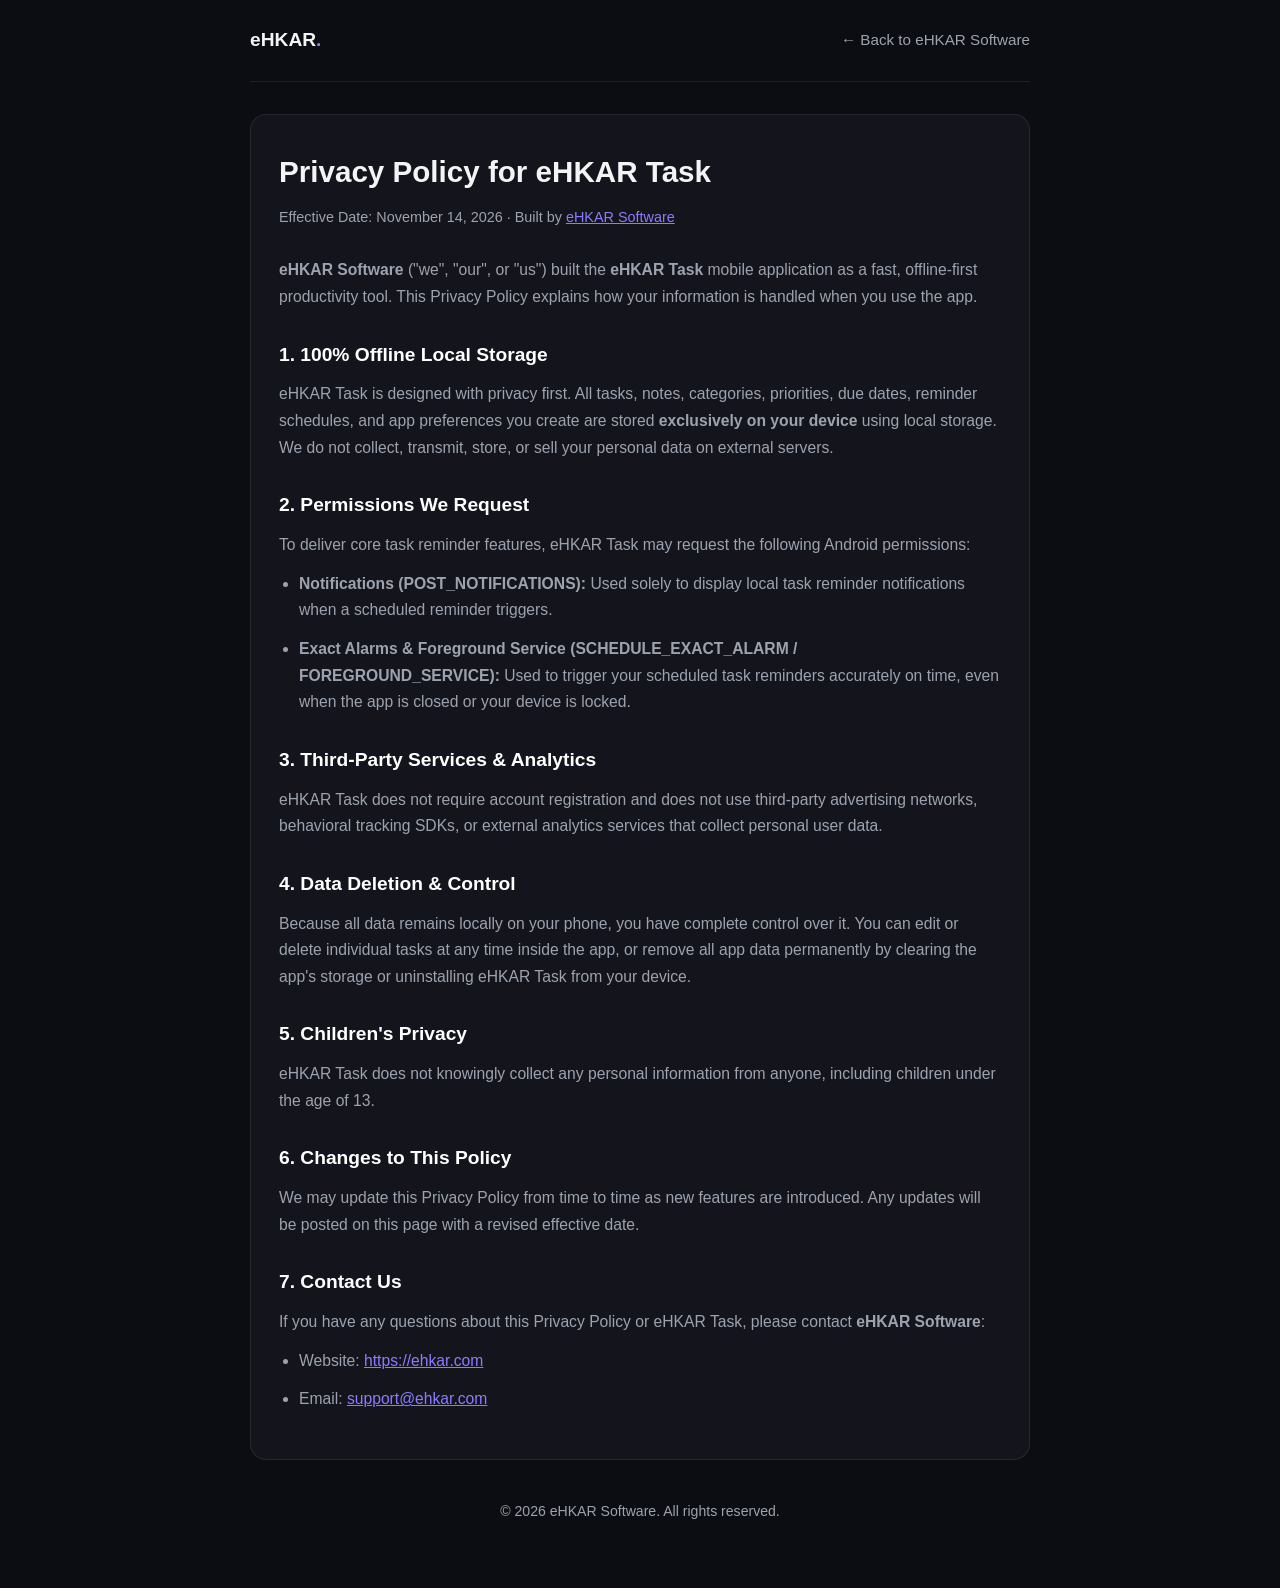
==== ehkar_task/privacy_policy.html @ ef1e840e "Add files via upload" ====
<!DOCTYPE html>
<html lang="en">
<head>
  <meta charset="UTF-8" />
  <meta name="viewport" content="width=device-width, initial-scale=1.0" />
  <title>Privacy Policy – eHKAR Task | eHKAR Software</title>
  <meta name="description" content="Official Privacy Policy for eHKAR Task, an offline task management and reminder Android application built by eHKAR Software." />
  <meta name="robots" content="index, follow" />
  <link rel="canonical" href="https://ehkar.com" />

  <!-- Open Graph for Social & SEO -->
  <meta property="og:title" content="Privacy Policy – eHKAR Task | eHKAR Software" />
  <meta property="og:description" content="Learn how eHKAR Task protects your privacy with 100% offline local storage and zero data tracking." />
  <meta property="og:url" content="https://ehkar.com" />
  <meta property="og:site_name" content="eHKAR Software" />
  <meta property="og:type" content="website" />

  <!-- Structured Data (JSON-LD) for Google SEO -->
  <script type="application/ld+json">
  {
    "@context": "https://schema.org",
    "@graph": [
      {
        "@type": "Organization",
        "@id": "https://ehkar.com",
        "name": "eHKAR Software",
        "url": "https://ehkar.com",
        "description": "Building mobile applications, websites, APIs, AI solutions and secure digital products for the modern world.",
        "knowsAbout": [
          "Mobile Apps",
          "Android Development",
          "Web Development",
          "AI Solutions",
          "Cybersecurity",
          "APIs & Backend",
          "Custom Software"
        ],
        "contactPoint": {
          "@type": "ContactPoint",
          "contactType": "customer support",
          "email": "support@ehkar.com",
          "url": "https://ehkar.com"
        }
      },
      {
        "@type": "SoftwareApplication",
        "@id": "https://ehkar.com",
        "name": "eHKAR Task",
        "operatingSystem": "Android",
        "applicationCategory": "ProductivityApplication",
        "offers": {
          "@type": "Offer",
          "price": "0",
          "priceCurrency": "USD"
        },
        "author": {
          "@id": "https://ehkar.com"
        },
        "description": "Simple and fast offline task management and reminder application."
      },
      {
        "@type": "WebPage",
        "@id": "https://ehkar.com#webpage",
        "url": "https://ehkar.com",
        "name": "Privacy Policy – eHKAR Task",
        "isPartOf": {
          "@id": "https://ehkar.com"
        },
        "about": {
          "@id": "https://ehkar.com"
        },
        "dateModified": "2026-11-14"
      }
    ]
  }
  </script>

  <style>
    :root {
      --bg: #0c0d12;
      --card: #14151c;
      --border: rgba(255, 255, 255, 0.08);
      --text: #f3f4f6;
      --muted: #9ca3af;
      --accent: #8b7cff;
    }
    * { box-sizing: border-box; margin: 0; padding: 0; }
    body {
      font-family: -apple-system, BlinkMacSystemFont, "Segoe UI", Roboto, Inter, sans-serif;
      background-color: var(--bg);
      color: var(--text);
      line-height: 1.7;
      padding: 24px 16px 64px;
    }
    .container {
      max-width: 780px;
      margin: 0 auto;
    }
    header {
      display: flex;
      justify-content: space-between;
      align-items: center;
      padding-bottom: 24px;
      border-bottom: 1px solid var(--border);
      margin-bottom: 32px;
    }
    .brand {
      font-weight: 700;
      font-size: 1.2rem;
      color: var(--text);
      text-decoration: none;
    }
    .brand span { color: var(--accent); }
    .back-link {
      color: var(--muted);
      text-decoration: none;
      font-size: 0.95rem;
    }
    .back-link:hover { color: var(--text); }
    .card {
      background: var(--card);
      border: 1px solid var(--border);
      border-radius: 16px;
      padding: 32px 28px;
    }
    h1 {
      font-size: 1.85rem;
      margin-bottom: 8px;
    }
    .updated {
      color: var(--muted);
      font-size: 0.9rem;
      margin-bottom: 28px;
    }
    h2 {
      font-size: 1.2rem;
      margin-top: 28px;
      margin-bottom: 10px;
      color: #ffffff;
    }
    p, li {
      color: var(--muted);
      font-size: 0.98rem;
      margin-bottom: 12px;
    }
    ul {
      padding-left: 20px;
      margin-bottom: 14px;
    }
    a { color: var(--accent); }
    footer {
      text-align: center;
      margin-top: 40px;
      color: var(--muted);
      font-size: 0.88rem;
    }
  </style>
</head>
<body>
  <div class="container">
    <header>
      <a href="https://ehkar.com" class="brand">eHKAR<span>.</span></a>
      <a href="https://ehkar.com" class="back-link">← Back to eHKAR Software</a>
    </header>

    <main class="card">
      <h1>Privacy Policy for eHKAR Task</h1>
      <p class="updated">Effective Date: November 14, 2026 · Built by <a href="https://ehkar.com">eHKAR Software</a></p>

      <p>
        <strong>eHKAR Software</strong> ("we", "our", or "us") built the <strong>eHKAR Task</strong> mobile application
        as a fast, offline-first productivity tool. This Privacy Policy explains how your information is handled when you use the app.
      </p>

      <h2>1. 100% Offline Local Storage</h2>
      <p>
        eHKAR Task is designed with privacy first. All tasks, notes, categories, priorities, due dates, reminder schedules,
        and app preferences you create are stored <strong>exclusively on your device</strong> using local storage.
        We do not collect, transmit, store, or sell your personal data on external servers.
      </p>

      <h2>2. Permissions We Request</h2>
      <p>To deliver core task reminder features, eHKAR Task may request the following Android permissions:</p>
      <ul>
        <li><strong>Notifications (POST_NOTIFICATIONS):</strong> Used solely to display local task reminder notifications when a scheduled reminder triggers.</li>
        <li><strong>Exact Alarms &amp; Foreground Service (SCHEDULE_EXACT_ALARM / FOREGROUND_SERVICE):</strong> Used to trigger your scheduled task reminders accurately on time, even when the app is closed or your device is locked.</li>
      </ul>

      <h2>3. Third-Party Services &amp; Analytics</h2>
      <p>
        eHKAR Task does not require account registration and does not use third-party advertising networks, behavioral tracking SDKs,
        or external analytics services that collect personal user data.
      </p>

      <h2>4. Data Deletion &amp; Control</h2>
      <p>
        Because all data remains locally on your phone, you have complete control over it. You can edit or delete individual tasks
        at any time inside the app, or remove all app data permanently by clearing the app's storage or uninstalling eHKAR Task from your device.
      </p>

      <h2>5. Children's Privacy</h2>
      <p>
        eHKAR Task does not knowingly collect any personal information from anyone, including children under the age of 13.
      </p>

      <h2>6. Changes to This Policy</h2>
      <p>
        We may update this Privacy Policy from time to time as new features are introduced. Any updates will be posted on this page
        with a revised effective date.
      </p>

      <h2>7. Contact Us</h2>
      <p>
        If you have any questions about this Privacy Policy or eHKAR Task, please contact <strong>eHKAR Software</strong>:
      </p>
      <ul>
        <li>Website: <a href="https://ehkar.com">https://ehkar.com</a></li>
        <li>Email: <a href="mailto:support@ehkar.com">support@ehkar.com</a></li>
      </ul>
    </main>

    <footer>
      © 2026 eHKAR Software. All rights reserved.
    </footer>
  </div>
</body>
</html>
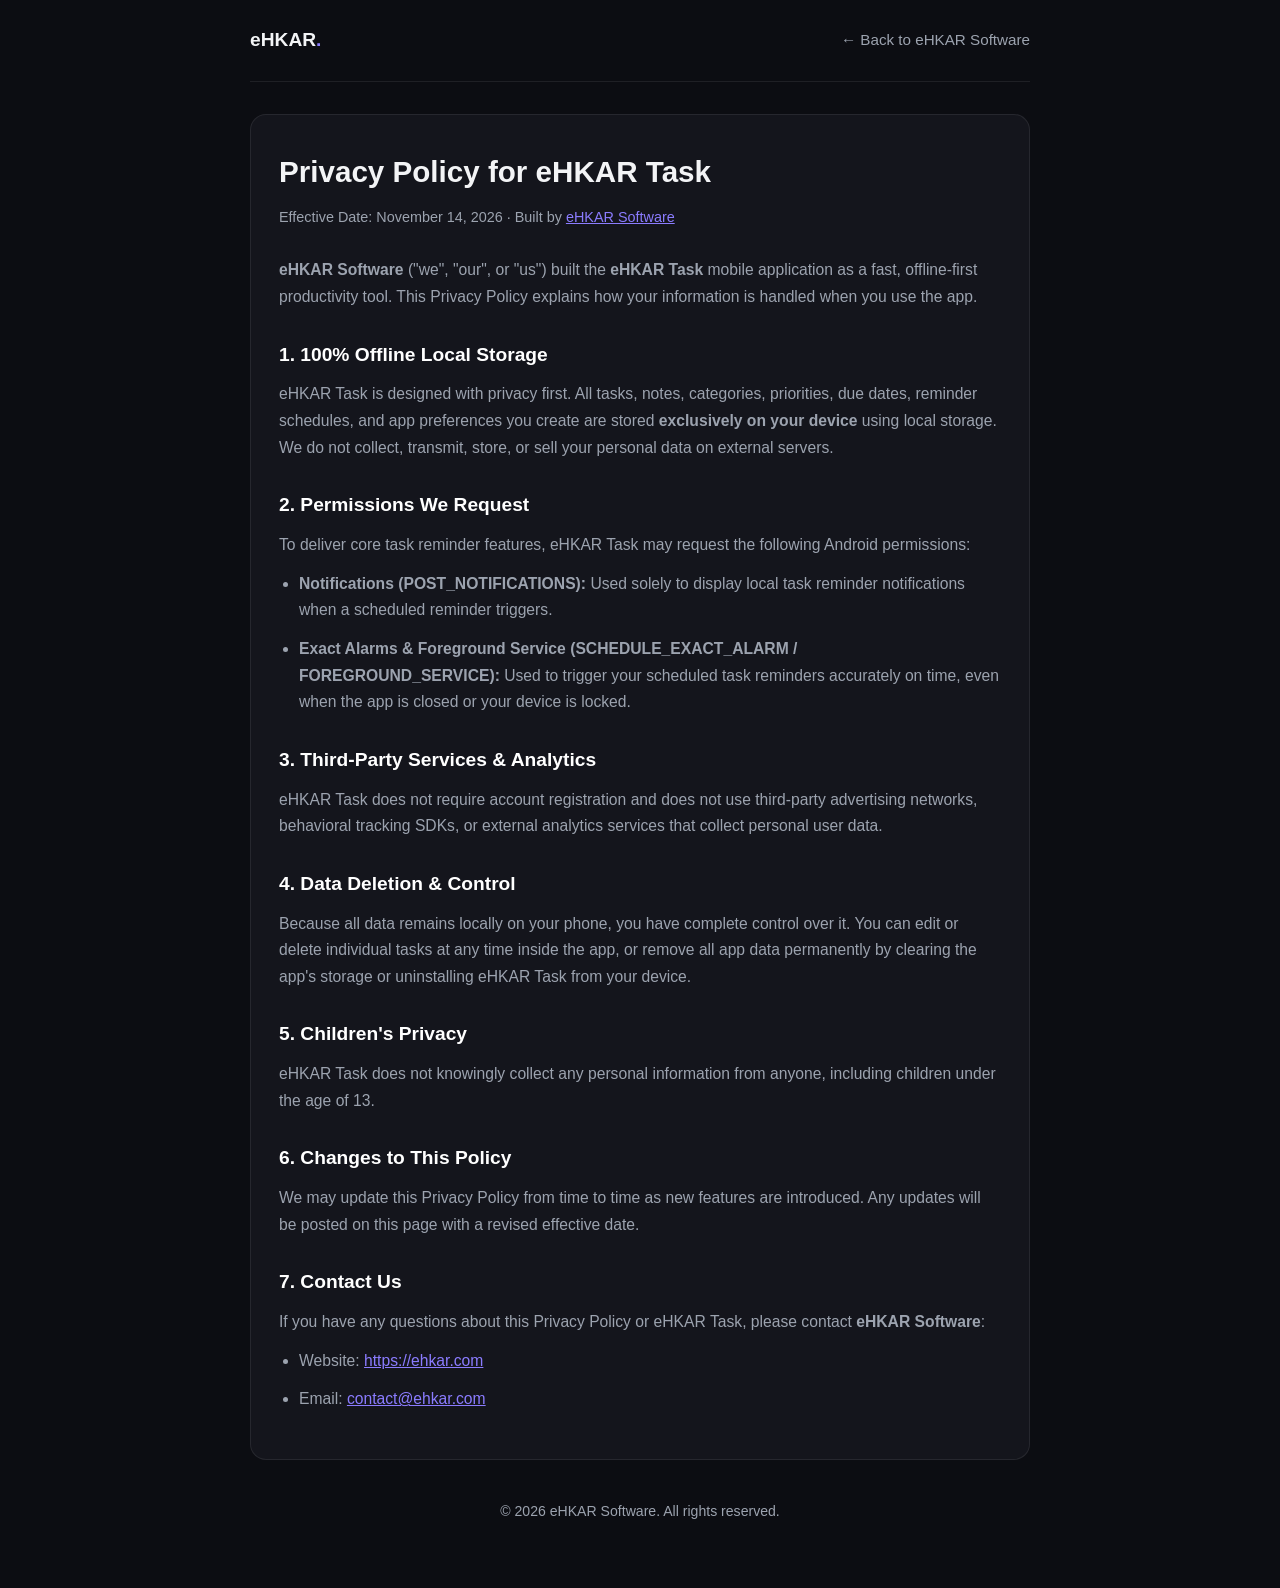
==== commit d0fe0b10: "Update contact email in privacy policy" ====
--- a/ehkar_task/privacy_policy.html
+++ b/ehkar_task/privacy_policy.html
@@ -215,7 +215,7 @@
       </p>
       <ul>
         <li>Website: <a href="https://ehkar.com">https://ehkar.com</a></li>
-        <li>Email: <a href="mailto:support@ehkar.com">support@ehkar.com</a></li>
+        <li>Email: <a href="mailto:contact@ehkar.com">contact@ehkar.com</a></li>
       </ul>
     </main>
 
